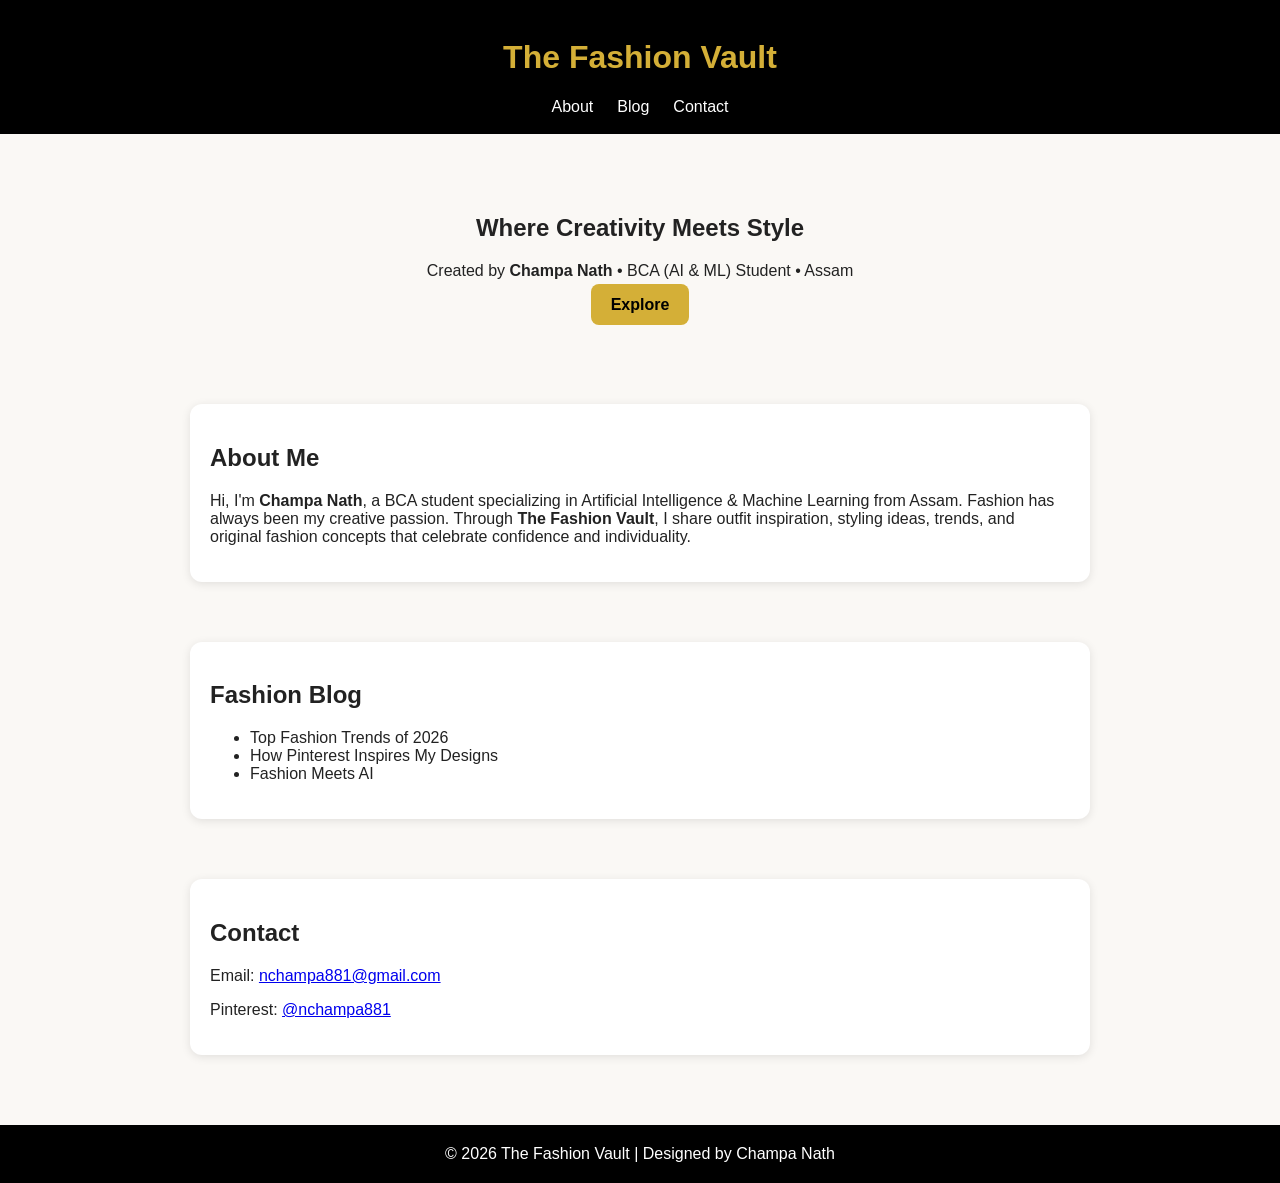
==== The fashion vault.html @ e854fedf "index.html" ====
<!DOCTYPE html>
<html lang="en"><head><meta charset="UTF-8"><meta name="viewport" content="width=device-width,initial-scale=1">
<title>The Fashion Vault</title>
<style>
body{font-family:Arial,sans-serif;margin:0;background:#faf8f5;color:#222}
header{background:#000;color:#d4af37;padding:18px;text-align:center}
nav a{color:#fff;margin:0 12px;text-decoration:none}
.hero{padding:60px;text-align:center}
.btn{background:#d4af37;color:#000;padding:12px 20px;border-radius:8px;text-decoration:none;font-weight:bold}
section{max-width:900px;margin:auto;padding:30px}
.card{background:#fff;padding:20px;border-radius:12px;box-shadow:0 2px 10px rgba(0,0,0,.1)}
footer{background:#000;color:#fff;text-align:center;padding:20px;margin-top:40px}
</style></head>
<body>
<header>
<h1>The Fashion Vault</h1>
<nav><a href="#about">About</a><a href="#blog">Blog</a><a href="#contact">Contact</a></nav>
</header>
<div class="hero">
<h2>Where Creativity Meets Style</h2>
<p>Created by <b>Champa Nath</b> • BCA (AI & ML) Student • Assam</p>
<a class="btn" href="#about">Explore</a>
</div>
<section id="about"><div class="card">
<h2>About Me</h2>
<p>Hi, I'm <b>Champa Nath</b>, a BCA student specializing in Artificial Intelligence & Machine Learning from Assam. Fashion has always been my creative passion. Through <b>The Fashion Vault</b>, I share outfit inspiration, styling ideas, trends, and original fashion concepts that celebrate confidence and individuality.</p>
</div></section>
<section id="blog"><div class="card">
<h2>Fashion Blog</h2>
<ul><li>Top Fashion Trends of 2026</li><li>How Pinterest Inspires My Designs</li><li>Fashion Meets AI</li></ul>
</div></section>
<section id="contact"><div class="card">
<h2>Contact</h2>
<p>Email: <a href="mailto:nchampa881@gmail.com">nchampa881@gmail.com</a></p>
<p>Pinterest: <a href="https://www.pinterest.com/nchampa881/" target="_blank">@nchampa881</a></p>
</div></section>
<footer>© 2026 The Fashion Vault | Designed by Champa Nath</footer>
</body></html>
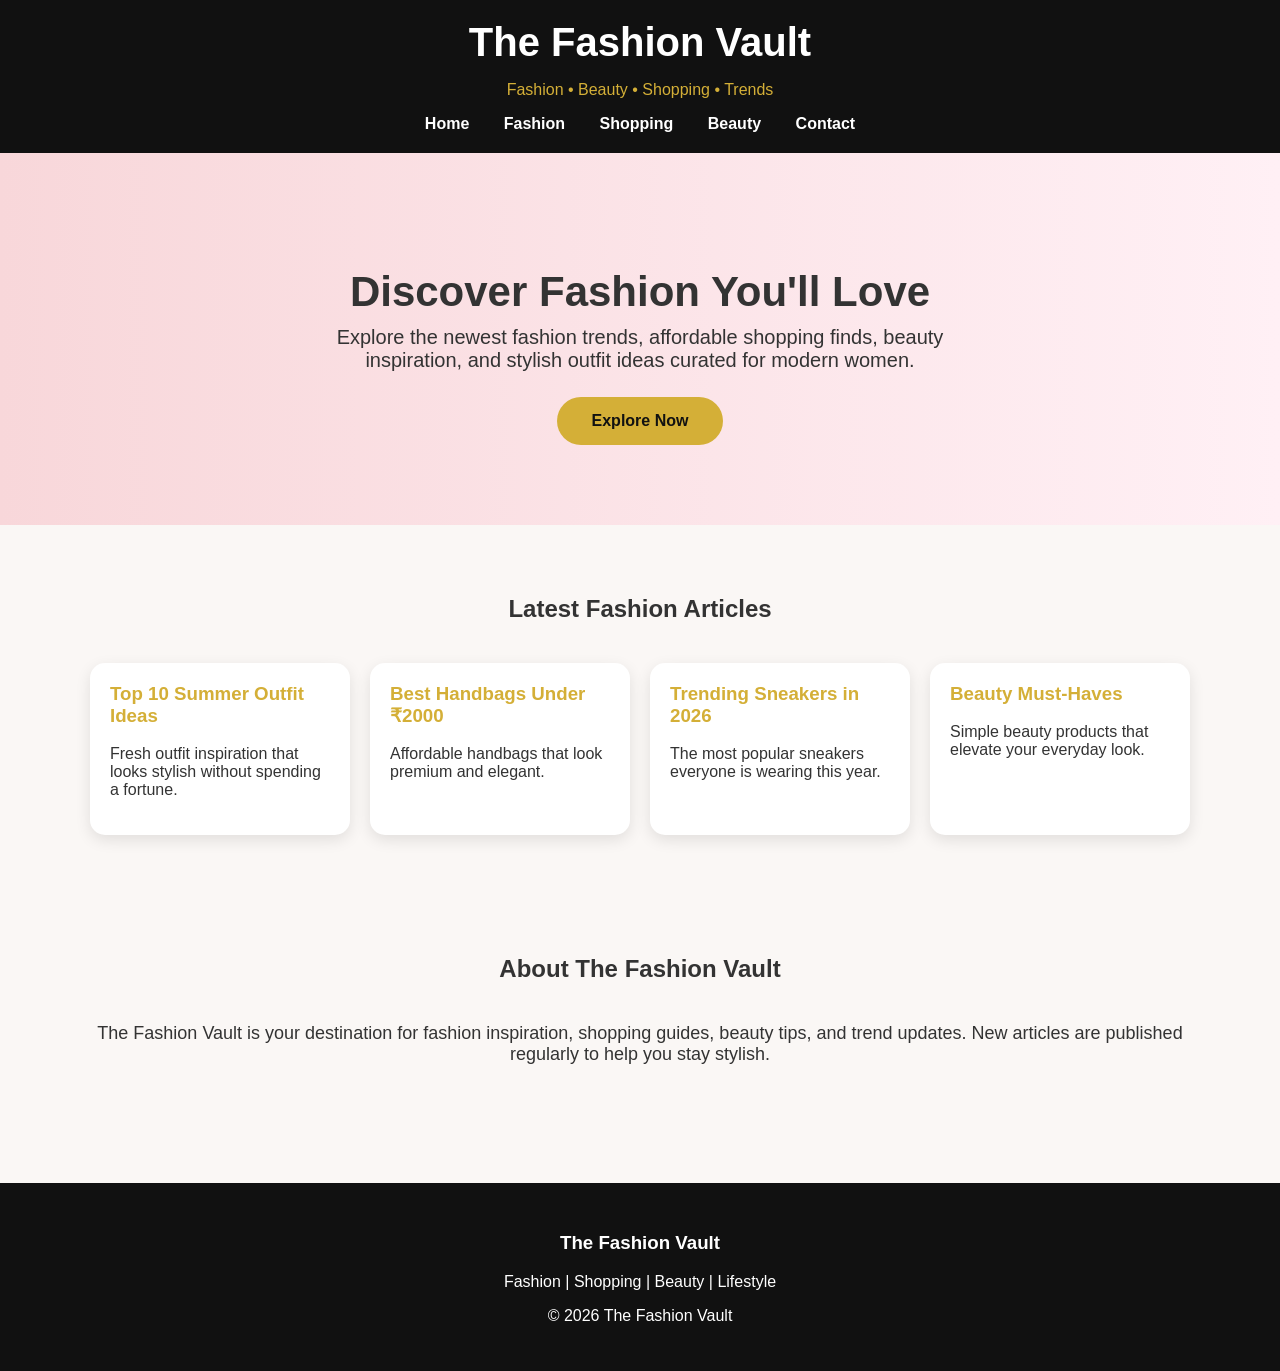
==== commit 776e23bb: "Refactor HTML structure and styles for The Fashion Vault Updated the HTML structure, styles, and con" ====
--- a/The fashion vault.html
+++ b/The fashion vault.html
@@ -1,38 +1,195 @@
 <!DOCTYPE html>
-<html lang="en"><head><meta charset="UTF-8"><meta name="viewport" content="width=device-width,initial-scale=1">
+<html lang="en">
+<head>
+<meta charset="UTF-8">
+<meta name="viewport" content="width=device-width, initial-scale=1.0">
 <title>The Fashion Vault</title>
+
 <style>
-body{font-family:Arial,sans-serif;margin:0;background:#faf8f5;color:#222}
-header{background:#000;color:#d4af37;padding:18px;text-align:center}
-nav a{color:#fff;margin:0 12px;text-decoration:none}
-.hero{padding:60px;text-align:center}
-.btn{background:#d4af37;color:#000;padding:12px 20px;border-radius:8px;text-decoration:none;font-weight:bold}
-section{max-width:900px;margin:auto;padding:30px}
-.card{background:#fff;padding:20px;border-radius:12px;box-shadow:0 2px 10px rgba(0,0,0,.1)}
-footer{background:#000;color:#fff;text-align:center;padding:20px;margin-top:40px}
-</style></head>
+body{
+margin:0;
+font-family:Arial,sans-serif;
+background:#faf7f5;
+color:#333;
+}
+
+header{
+background:#111;
+color:white;
+padding:20px;
+text-align:center;
+}
+
+header h1{
+margin:0;
+font-size:40px;
+}
+
+header p{
+color:#d4af37;
+}
+
+nav{
+margin-top:15px;
+}
+
+nav a{
+color:white;
+text-decoration:none;
+margin:0 15px;
+font-weight:bold;
+}
+
+.hero{
+background:linear-gradient(to right,#f8d7da,#fff0f5);
+padding:80px 20px;
+text-align:center;
+}
+
+.hero h2{
+font-size:42px;
+margin-bottom:10px;
+}
+
+.hero p{
+font-size:20px;
+max-width:700px;
+margin:auto;
+}
+
+.button{
+display:inline-block;
+margin-top:25px;
+padding:15px 35px;
+background:#d4af37;
+color:#111;
+text-decoration:none;
+border-radius:30px;
+font-weight:bold;
+}
+
+.section{
+max-width:1100px;
+margin:auto;
+padding:50px 20px;
+}
+
+.section h2{
+text-align:center;
+margin-bottom:40px;
+}
+
+.cards{
+display:grid;
+grid-template-columns:repeat(auto-fit,minmax(250px,1fr));
+gap:20px;
+}
+
+.card{
+background:white;
+padding:20px;
+border-radius:15px;
+box-shadow:0 5px 15px rgba(0,0,0,.1);
+}
+
+.card h3{
+margin-top:0;
+color:#d4af37;
+}
+
+footer{
+background:#111;
+color:white;
+text-align:center;
+padding:30px;
+margin-top:50px;
+}
+</style>
+</head>
+
 <body>
+
 <header>
 <h1>The Fashion Vault</h1>
-<nav><a href="#about">About</a><a href="#blog">Blog</a><a href="#contact">Contact</a></nav>
+<p>Fashion • Beauty • Shopping • Trends</p>
+
+<nav>
+<a href="#">Home</a>
+<a href="#">Fashion</a>
+<a href="#">Shopping</a>
+<a href="#">Beauty</a>
+<a href="#">Contact</a>
+</nav>
 </header>
-<div class="hero">
-<h2>Where Creativity Meets Style</h2>
-<p>Created by <b>Champa Nath</b> • BCA (AI & ML) Student • Assam</p>
-<a class="btn" href="#about">Explore</a>
+
+<section class="hero">
+
+<h2>Discover Fashion You'll Love</h2>
+
+<p>
+Explore the newest fashion trends, affordable shopping finds,
+beauty inspiration, and stylish outfit ideas curated for modern women.
+</p>
+
+<a class="button" href="#">Explore Now</a>
+
+</section>
+
+<section class="section">
+
+<h2>Latest Fashion Articles</h2>
+
+<div class="cards">
+
+<div class="card">
+<h3>Top 10 Summer Outfit Ideas</h3>
+<p>Fresh outfit inspiration that looks stylish without spending a fortune.</p>
 </div>
-<section id="about"><div class="card">
-<h2>About Me</h2>
-<p>Hi, I'm <b>Champa Nath</b>, a BCA student specializing in Artificial Intelligence & Machine Learning from Assam. Fashion has always been my creative passion. Through <b>The Fashion Vault</b>, I share outfit inspiration, styling ideas, trends, and original fashion concepts that celebrate confidence and individuality.</p>
-</div></section>
-<section id="blog"><div class="card">
-<h2>Fashion Blog</h2>
-<ul><li>Top Fashion Trends of 2026</li><li>How Pinterest Inspires My Designs</li><li>Fashion Meets AI</li></ul>
-</div></section>
-<section id="contact"><div class="card">
-<h2>Contact</h2>
-<p>Email: <a href="mailto:nchampa881@gmail.com">nchampa881@gmail.com</a></p>
-<p>Pinterest: <a href="https://www.pinterest.com/nchampa881/" target="_blank">@nchampa881</a></p>
-</div></section>
-<footer>© 2026 The Fashion Vault | Designed by Champa Nath</footer>
-</body></html>+
+<div class="card">
+<h3>Best Handbags Under ₹2000</h3>
+<p>Affordable handbags that look premium and elegant.</p>
+</div>
+
+<div class="card">
+<h3>Trending Sneakers in 2026</h3>
+<p>The most popular sneakers everyone is wearing this year.</p>
+</div>
+
+<div class="card">
+<h3>Beauty Must-Haves</h3>
+<p>Simple beauty products that elevate your everyday look.</p>
+</div>
+
+</div>
+
+</section>
+
+<section class="section">
+
+<h2>About The Fashion Vault</h2>
+
+<p style="text-align:center;font-size:18px;">
+The Fashion Vault is your destination for fashion inspiration,
+shopping guides, beauty tips, and trend updates. New articles are
+published regularly to help you stay stylish.
+</p>
+
+</section>
+
+<footer>
+
+<h3>The Fashion Vault</h3>
+
+<p>
+Fashion | Shopping | Beauty | Lifestyle
+</p>
+
+<p>
+© 2026 The Fashion Vault
+</p>
+
+</footer>
+
+</body>
+</html>
